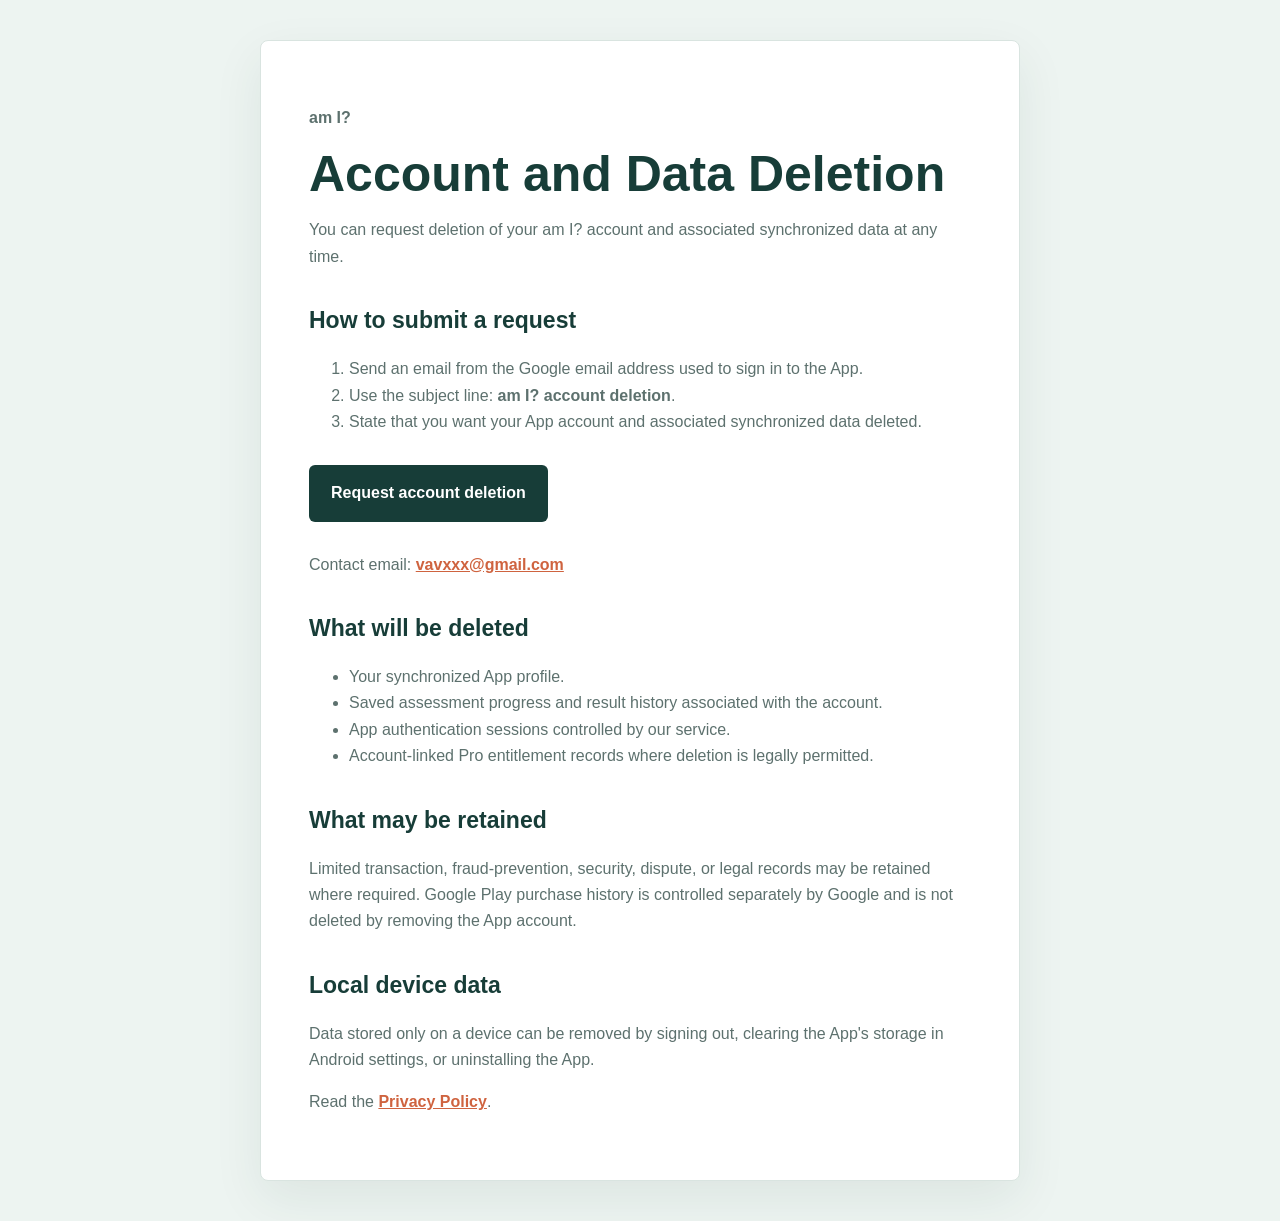
==== delete-account.html @ df813349 "Add files via upload" ====
<!doctype html>
<html lang="en">
<head>
  <meta charset="utf-8">
  <meta name="viewport" content="width=device-width, initial-scale=1">
  <meta name="description" content="Request deletion of an am I? account and associated data.">
  <title>Account and Data Deletion | am I?</title>
  <style>
    :root {
      color-scheme: light;
      --ink: #173d38;
      --muted: #5d716e;
      --surface: #ffffff;
      --line: #d9e4e0;
      --accent: #cf633f;
      --background: #edf4f1;
    }
    * { box-sizing: border-box; }
    body {
      margin: 0;
      background: var(--background);
      color: var(--ink);
      font-family: Arial, Helvetica, sans-serif;
      line-height: 1.65;
    }
    main {
      width: min(760px, calc(100% - 32px));
      margin: 40px auto;
      padding: 48px;
      border: 1px solid var(--line);
      border-radius: 8px;
      background: var(--surface);
      box-shadow: 0 18px 50px rgba(23, 61, 56, .08);
    }
    h1 { margin: 0 0 10px; font-size: clamp(34px, 6vw, 50px); line-height: 1.08; }
    h2 { margin: 32px 0 8px; font-size: 23px; }
    p, li { color: var(--muted); }
    a { color: var(--accent); font-weight: 700; }
    .button {
      display: inline-block;
      margin: 14px 0;
      padding: 15px 22px;
      border-radius: 6px;
      background: var(--ink);
      color: #fff;
      text-decoration: none;
    }
    @media (max-width: 600px) {
      main { margin: 0; width: 100%; padding: 30px 22px; border: 0; box-shadow: none; }
    }
  </style>
</head>
<body>
  <main>
    <p><strong>am I?</strong></p>
    <h1>Account and Data Deletion</h1>
    <p>
      You can request deletion of your am I? account and associated synchronized
      data at any time.
    </p>

    <h2>How to submit a request</h2>
    <ol>
      <li>
        Send an email from the Google email address used to sign in to the App.
      </li>
      <li>Use the subject line: <strong>am I? account deletion</strong>.</li>
      <li>
        State that you want your App account and associated synchronized data
        deleted.
      </li>
    </ol>

    <a class="button"
       href="mailto:vavxxx@gmail.com?subject=am%20I%3F%20account%20deletion&body=Please%20delete%20my%20am%20I%3F%20account%20and%20associated%20synchronized%20data.">
      Request account deletion
    </a>

    <p>
      Contact email:
      <a href="mailto:vavxxx@gmail.com">vavxxx@gmail.com</a>
    </p>

    <h2>What will be deleted</h2>
    <ul>
      <li>Your synchronized App profile.</li>
      <li>Saved assessment progress and result history associated with the account.</li>
      <li>App authentication sessions controlled by our service.</li>
      <li>Account-linked Pro entitlement records where deletion is legally permitted.</li>
    </ul>

    <h2>What may be retained</h2>
    <p>
      Limited transaction, fraud-prevention, security, dispute, or legal records
      may be retained where required. Google Play purchase history is controlled
      separately by Google and is not deleted by removing the App account.
    </p>

    <h2>Local device data</h2>
    <p>
      Data stored only on a device can be removed by signing out, clearing the
      App's storage in Android settings, or uninstalling the App.
    </p>

    <p>
      Read the <a href="privacy-policy.html">Privacy Policy</a>.
    </p>
  </main>
</body>
</html>
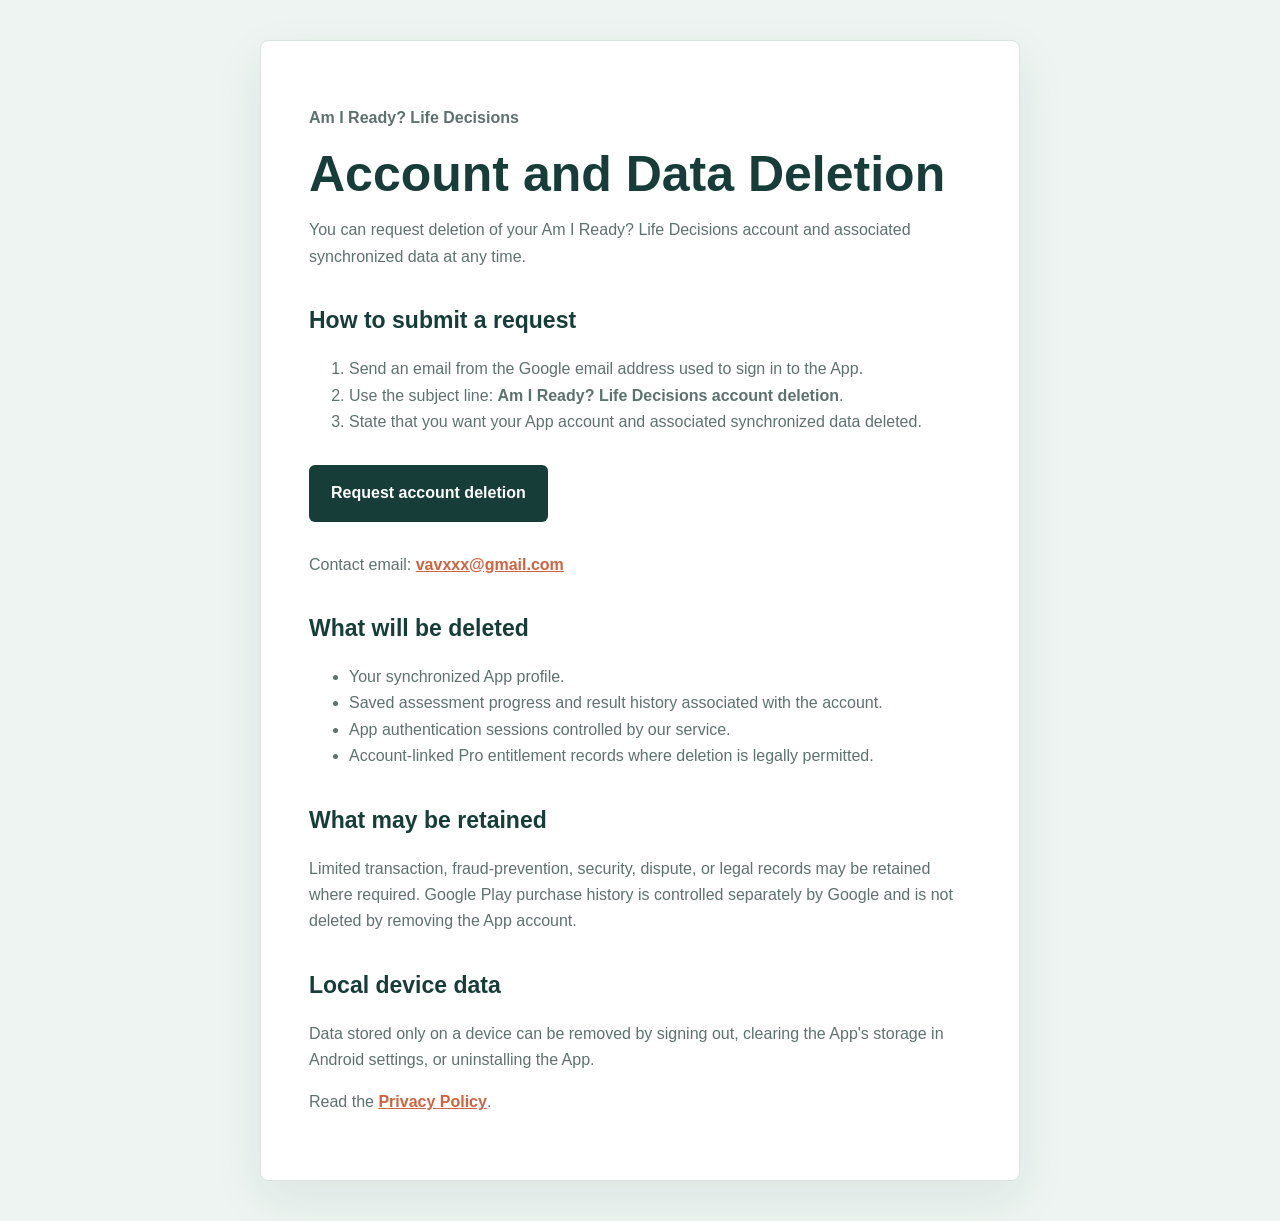
==== commit 36eb5624: "Update delete-account.html" ====
--- a/delete-account.html
+++ b/delete-account.html
@@ -3,8 +3,8 @@
 <head>
   <meta charset="utf-8">
   <meta name="viewport" content="width=device-width, initial-scale=1">
-  <meta name="description" content="Request deletion of an am I? account and associated data.">
-  <title>Account and Data Deletion | am I?</title>
+  <meta name="description" content="Request deletion of an Am I Ready? Life Decisions account and associated data.">
+  <title>Account and Data Deletion | Am I Ready? Life Decisions</title>
   <style>
     :root {
       color-scheme: light;
@@ -52,10 +52,10 @@
 </head>
 <body>
   <main>
-    <p><strong>am I?</strong></p>
+    <p><strong>Am I Ready? Life Decisions</strong></p>
     <h1>Account and Data Deletion</h1>
     <p>
-      You can request deletion of your am I? account and associated synchronized
+      You can request deletion of your Am I Ready? Life Decisions account and associated synchronized
       data at any time.
     </p>
 
@@ -64,7 +64,7 @@
       <li>
         Send an email from the Google email address used to sign in to the App.
       </li>
-      <li>Use the subject line: <strong>am I? account deletion</strong>.</li>
+      <li>Use the subject line: <strong>Am I Ready? Life Decisions account deletion</strong>.</li>
       <li>
         State that you want your App account and associated synchronized data
         deleted.
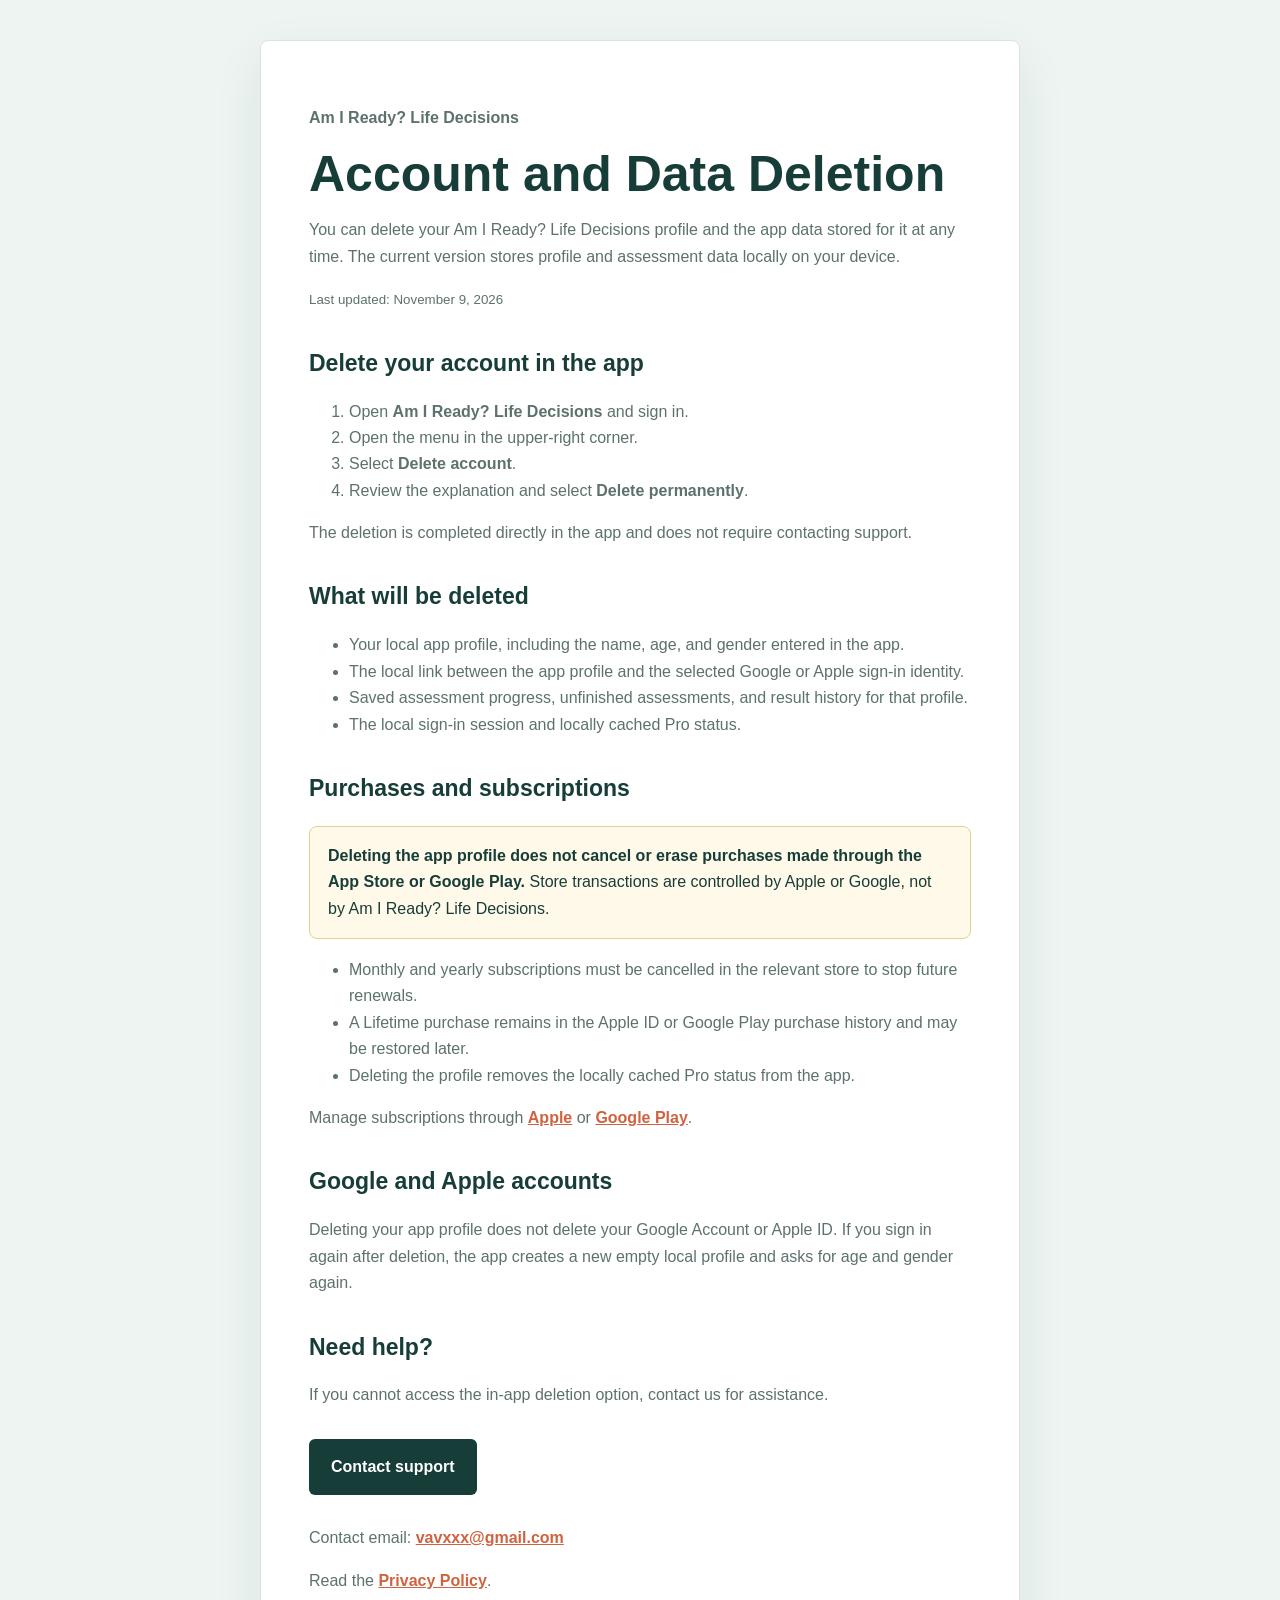
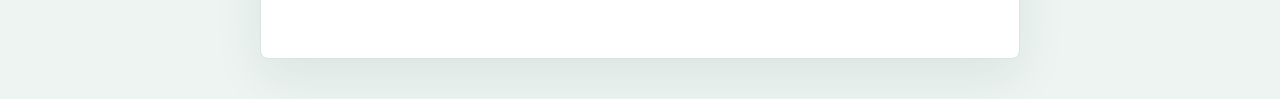
==== commit bbd4f2bd: "delete-account.html" ====
--- a/delete-account.html
+++ b/delete-account.html
@@ -3,7 +3,7 @@
 <head>
   <meta charset="utf-8">
   <meta name="viewport" content="width=device-width, initial-scale=1">
-  <meta name="description" content="Request deletion of an Am I Ready? Life Decisions account and associated data.">
+  <meta name="description" content="Delete your Am I Ready? Life Decisions profile and locally stored app data.">
   <title>Account and Data Deletion | Am I Ready? Life Decisions</title>
   <style>
     :root {
@@ -45,6 +45,14 @@
       color: #fff;
       text-decoration: none;
     }
+    .notice {
+      margin: 18px 0;
+      padding: 16px 18px;
+      border: 1px solid #e8cf91;
+      border-radius: 8px;
+      background: #fff9e9;
+    }
+    .notice strong { color: var(--ink); }
     @media (max-width: 600px) {
       main { margin: 0; width: 100%; padding: 30px 22px; border: 0; box-shadow: none; }
     }
@@ -55,51 +63,63 @@
     <p><strong>Am I Ready? Life Decisions</strong></p>
     <h1>Account and Data Deletion</h1>
     <p>
-      You can request deletion of your Am I Ready? Life Decisions account and associated synchronized
-      data at any time.
+      You can delete your Am I Ready? Life Decisions profile and the app data stored for it at any time.
+      The current version stores profile and assessment data locally on your device.
+    </p>
+    <p><small>Last updated: November 9, 2026</small></p>
+
+    <h2>Delete your account in the app</h2>
+    <ol>
+      <li>Open <strong>Am I Ready? Life Decisions</strong> and sign in.</li>
+      <li>Open the menu in the upper-right corner.</li>
+      <li>Select <strong>Delete account</strong>.</li>
+      <li>Review the explanation and select <strong>Delete permanently</strong>.</li>
+    </ol>
+
+    <p>The deletion is completed directly in the app and does not require contacting support.</p>
+
+    <h2>What will be deleted</h2>
+    <ul>
+      <li>Your local app profile, including the name, age, and gender entered in the app.</li>
+      <li>The local link between the app profile and the selected Google or Apple sign-in identity.</li>
+      <li>Saved assessment progress, unfinished assessments, and result history for that profile.</li>
+      <li>The local sign-in session and locally cached Pro status.</li>
+    </ul>
+
+    <h2>Purchases and subscriptions</h2>
+    <div class="notice">
+      <strong>Deleting the app profile does not cancel or erase purchases made through the App Store or Google Play.</strong>
+      Store transactions are controlled by Apple or Google, not by Am I Ready? Life Decisions.
+    </div>
+    <ul>
+      <li>Monthly and yearly subscriptions must be cancelled in the relevant store to stop future renewals.</li>
+      <li>A Lifetime purchase remains in the Apple ID or Google Play purchase history and may be restored later.</li>
+      <li>Deleting the profile removes the locally cached Pro status from the app.</li>
+    </ul>
+    <p>
+      Manage subscriptions through
+      <a href="https://apps.apple.com/account/subscriptions/" rel="noopener noreferrer">Apple</a>
+      or
+      <a href="https://play.google.com/store/account/subscriptions" rel="noopener noreferrer">Google Play</a>.
     </p>
 
-    <h2>How to submit a request</h2>
-    <ol>
-      <li>
-        Send an email from the Google email address used to sign in to the App.
-      </li>
-      <li>Use the subject line: <strong>Am I Ready? Life Decisions account deletion</strong>.</li>
-      <li>
-        State that you want your App account and associated synchronized data
-        deleted.
-      </li>
-    </ol>
+    <h2>Google and Apple accounts</h2>
+    <p>
+      Deleting your app profile does not delete your Google Account or Apple ID. If you sign in again after
+      deletion, the app creates a new empty local profile and asks for age and gender again.
+    </p>
+
+    <h2>Need help?</h2>
+    <p>If you cannot access the in-app deletion option, contact us for assistance.</p>
 
     <a class="button"
-       href="mailto:vavxxx@gmail.com?subject=am%20I%3F%20account%20deletion&body=Please%20delete%20my%20am%20I%3F%20account%20and%20associated%20synchronized%20data.">
-      Request account deletion
+       href="mailto:vavxxx@gmail.com?subject=Am%20I%20Ready%20account%20deletion%20help&body=I%20need%20help%20accessing%20the%20in-app%20account%20deletion%20option.">
+      Contact support
     </a>
 
     <p>
       Contact email:
       <a href="mailto:vavxxx@gmail.com">vavxxx@gmail.com</a>
-    </p>
-
-    <h2>What will be deleted</h2>
-    <ul>
-      <li>Your synchronized App profile.</li>
-      <li>Saved assessment progress and result history associated with the account.</li>
-      <li>App authentication sessions controlled by our service.</li>
-      <li>Account-linked Pro entitlement records where deletion is legally permitted.</li>
-    </ul>
-
-    <h2>What may be retained</h2>
-    <p>
-      Limited transaction, fraud-prevention, security, dispute, or legal records
-      may be retained where required. Google Play purchase history is controlled
-      separately by Google and is not deleted by removing the App account.
-    </p>
-
-    <h2>Local device data</h2>
-    <p>
-      Data stored only on a device can be removed by signing out, clearing the
-      App's storage in Android settings, or uninstalling the App.
     </p>
 
     <p>
